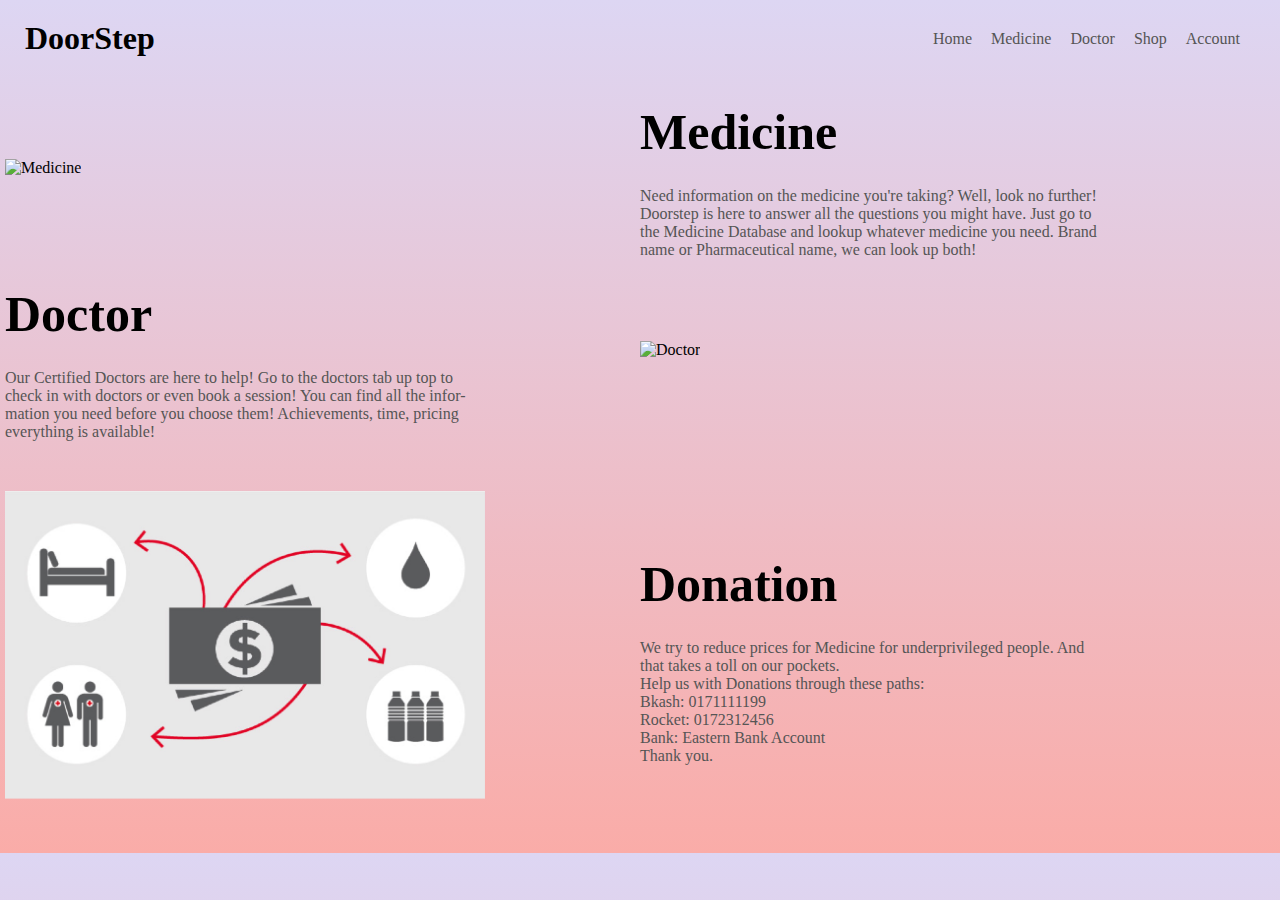
==== Front End/index.html @ 5a9cdc69 "Add files via upload" ====
<!DOCTYPE html>
<html lang="en">
<head>
    <meta charset="UTF-8">
    <meta http-equiv="X-UA-Compatible" content="IE=edge">
    <meta name="viewport" content="width=device-width, initial-scale=1.0">
    <link rel="stylesheet" href="assets/css/style.css">
    <title>DoorStep</title>
</head>
<body>
    <div class = "container">
        <div class = "navbar">
            <div>
                <h1>DoorStep</h1>
            </div>
    
            <nav>
                <ul>
                    <li><a href="#">Home</a></li>
                    <li><a href="">Medicine</a></li>
                    <li><a href="/pages/Doctors.html">Doctor</a></li>
                    <li><a href="./pages/shop.html">Shop</a></li>
                    <li><a href="">Account</a></li>
                </ul>
            </nav>
        </div>
        <div class = "row">
            <div class = "colomn">
                <img src="/assets/img/medicine01.png" width="500px" alt="Medicine">
            </div>
            <div class = "colomn">
                <h1>Medicine</h1>
                <p>Need information on the medicine you're taking? Well, look no further!<br>Doorstep is here to answer all the questions you might have. Just go to<br> the Medicine Database and lookup whatever medicine you need. Brand<br>name or Pharmaceutical name, we can look up both!</p>
            </div>
        </div>
        <div class = "row">
            <div class = "colomn">
                <h1>Doctor</h1>
                <p>Our Certified Doctors are here to help! Go to the doctors tab up top to<br>
                    check in with doctors or even book a session!  You can find  all the infor-<br>
                    mation you need before you choose them! Achievements, time, pricing<br>
                    everything is available!</p>
            </div>
            <div class = "colomn">
                <img src="/assets/img/Doctor01.png" width="420px" alt="Doctor">
            </div>
        </div>
        <div class = "row">
            <div class = "colomn">
                <img src="assets/img/Donation02.png" width = "480px" alt="Donation">
            </div>
            <div class = "colomn">
                <h1>Donation</h1>
                <p>We try to reduce prices for Medicine for underprivileged people. And<br>that takes a toll on our pockets.<br>
                    Help us with Donations through these paths:<br>
                    Bkash: 0171111199<br>
                    Rocket: 0172312456<br>
                    Bank: Eastern Bank Account<br>
                    
                    Thank you.</p>
            </div>

        </div>
    </div>
</body>
</html>
---- Front End/assets/css/style.css ----
*{
    margin: 0;
    padding-left: 0;
    box-sizing: border-box;
}

body{
    background-image: linear-gradient(#ddd6f3, #faaca8);
}
.navbar{
    display: flex;
    align-items: center;
    padding: 20px;
}

nav{
    flex: 1;
    text-align: right;
}

nav ul{
    display: inline-block;
    list-style-type: none;
}

nav ul li{
    display: inline-block;
    margin-right: 15px;
}
a{
    text-decoration: none;
    color: #555;
}
p{
    color: #555;
}
.container{
    max-width: 1300px;
    margin: auto;
    padding-left: 5px;
    padding-right: 5px;
}
.row{
    display: flex;
    align-items: center;
    flex-wrap: wrap;
    justify-content: space-around;
}
.colomn{
    flex-basis: 50%;
    min-width: 300px;
}
.colomn img{
    max-width: 100%;
    padding: 50px 0;
}
.colomn h1{
    font-size: 50px;
    line-height: 60px;
    margin: 25px 0;
}

.search{
    margin-top: 10px;
    background-color: rgba(171, 183, 183, 1);
    width: 30vh;
    height: 4.5vh;
    border-radius: 50px;
    margin-left: 1300px;
    list-style-type: none;
    text-align: center;
    padding-top: 0.5vh;
}
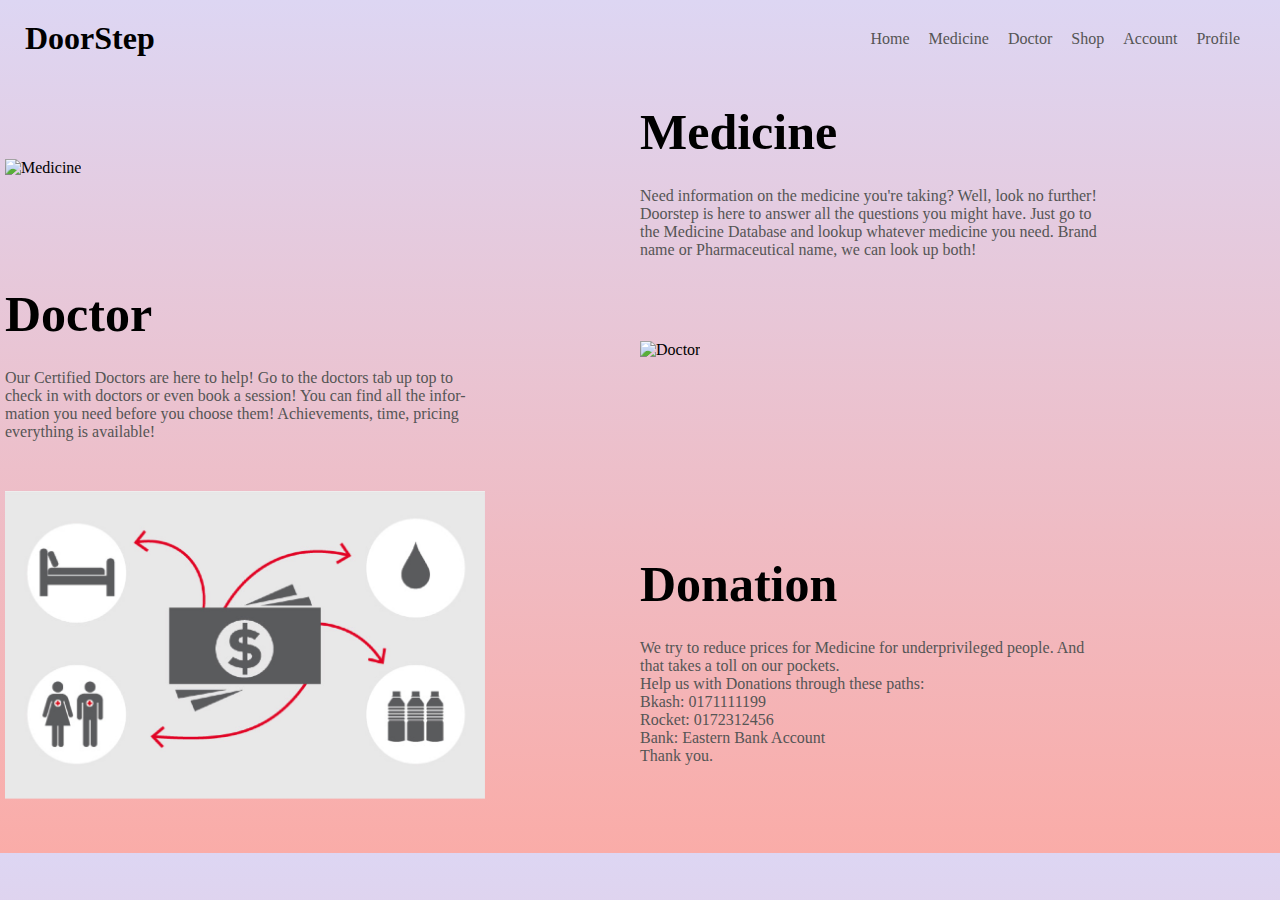
==== commit 5daef2a7: "Add files via upload" ====
--- a/Front End/index.html
+++ b/Front End/index.html
@@ -18,9 +18,10 @@
                 <ul>
                     <li><a href="#">Home</a></li>
                     <li><a href="">Medicine</a></li>
-                    <li><a href="/pages/Doctors.html">Doctor</a></li>
+                    <li><a href="/pages/doctors.html">Doctor</a></li>
                     <li><a href="./pages/shop.html">Shop</a></li>
-                    <li><a href="">Account</a></li>
+                    <li><a href="/pages/login.html">Account</a></li>
+                    <li><a href="/pages/consumer.html">Profile</a></li>
                 </ul>
             </nav>
         </div>
--- a/Front End/assets/css/style.css
+++ b/Front End/assets/css/style.css
@@ -59,15 +59,3 @@
     line-height: 60px;
     margin: 25px 0;
 }
-
-.search{
-    margin-top: 10px;
-    background-color: rgba(171, 183, 183, 1);
-    width: 30vh;
-    height: 4.5vh;
-    border-radius: 50px;
-    margin-left: 1300px;
-    list-style-type: none;
-    text-align: center;
-    padding-top: 0.5vh;
-}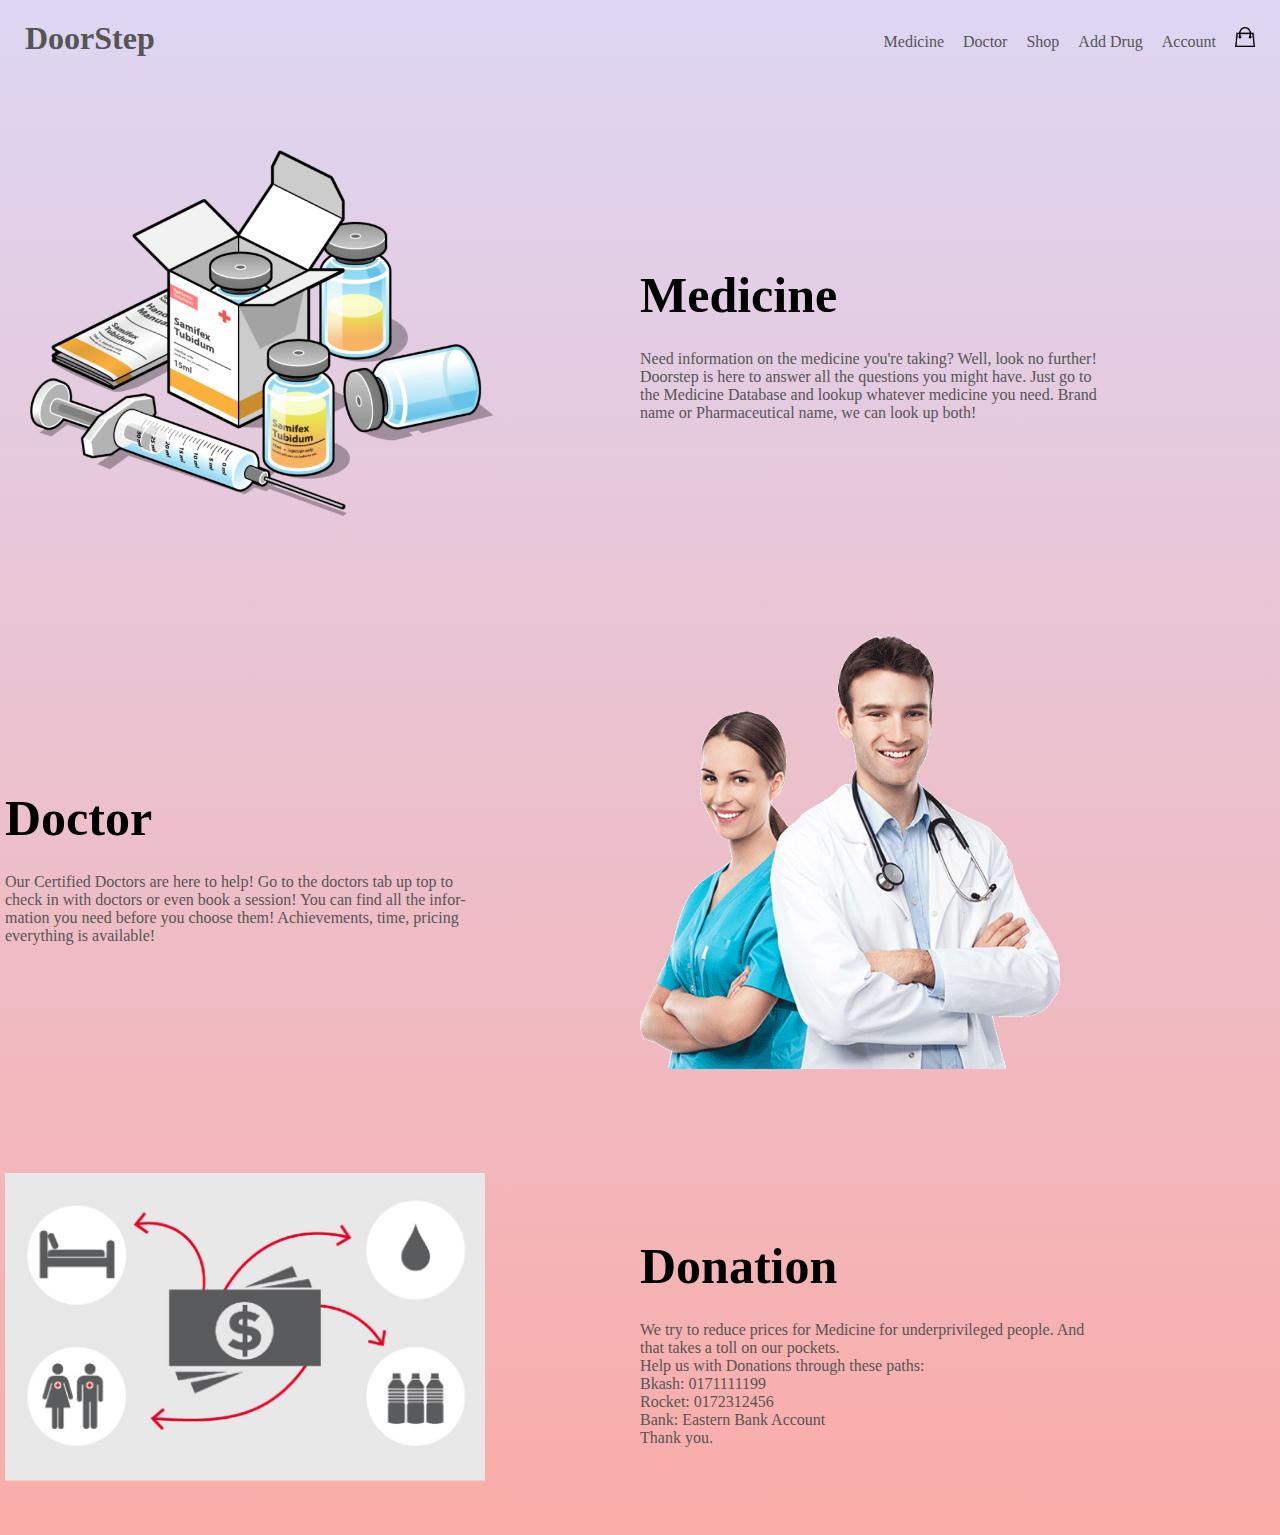
==== commit 1995fabc: "Add files via upload" ====
--- a/Front End/index.html
+++ b/Front End/index.html
@@ -4,30 +4,30 @@
     <meta charset="UTF-8">
     <meta http-equiv="X-UA-Compatible" content="IE=edge">
     <meta name="viewport" content="width=device-width, initial-scale=1.0">
-    <link rel="stylesheet" href="assets/css/style.css">
+    <link rel="stylesheet" href="./assets/css/style.css">
     <title>DoorStep</title>
 </head>
 <body>
     <div class = "container">
         <div class = "navbar">
             <div>
-                <h1>DoorStep</h1>
+                <h1><a href="index.html">DoorStep</a></h1>
             </div>
     
             <nav>
                 <ul>
-                    <li><a href="#">Home</a></li>
-                    <li><a href="">Medicine</a></li>
-                    <li><a href="/pages/doctors.html">Doctor</a></li>
+                    <li><a href="./pages/Medicine.html">Medicine</a></li>
+                    <li><a href="./pages/Doctors.html">Doctor</a></li>
                     <li><a href="./pages/shop.html">Shop</a></li>
-                    <li><a href="/pages/login.html">Account</a></li>
-                    <li><a href="/pages/consumer.html">Profile</a></li>
+                    <li><a href="./pages/regMED.html">Add Drug</a></li>
+                    <li><a href="./pages/login.html">Account</a></li>
                 </ul>
+                <a href="./pages/"><img src="./assets/img/addToCart.png" height="20px" width="20px" alt=""></a>
             </nav>
         </div>
         <div class = "row">
             <div class = "colomn">
-                <img src="/assets/img/medicine01.png" width="500px" alt="Medicine">
+                <img src="./assets/img/medicine01.png" width="500px" alt="Medicine">
             </div>
             <div class = "colomn">
                 <h1>Medicine</h1>
@@ -43,12 +43,12 @@
                     everything is available!</p>
             </div>
             <div class = "colomn">
-                <img src="/assets/img/Doctor01.png" width="420px" alt="Doctor">
+                <img src="./assets/img/Doctor01.png" width="420px" alt="Doctor">
             </div>
         </div>
         <div class = "row">
             <div class = "colomn">
-                <img src="assets/img/Donation02.png" width = "480px" alt="Donation">
+                <img src="./assets/img/Donation02.png" width = "480px" alt="Donation">
             </div>
             <div class = "colomn">
                 <h1>Donation</h1>
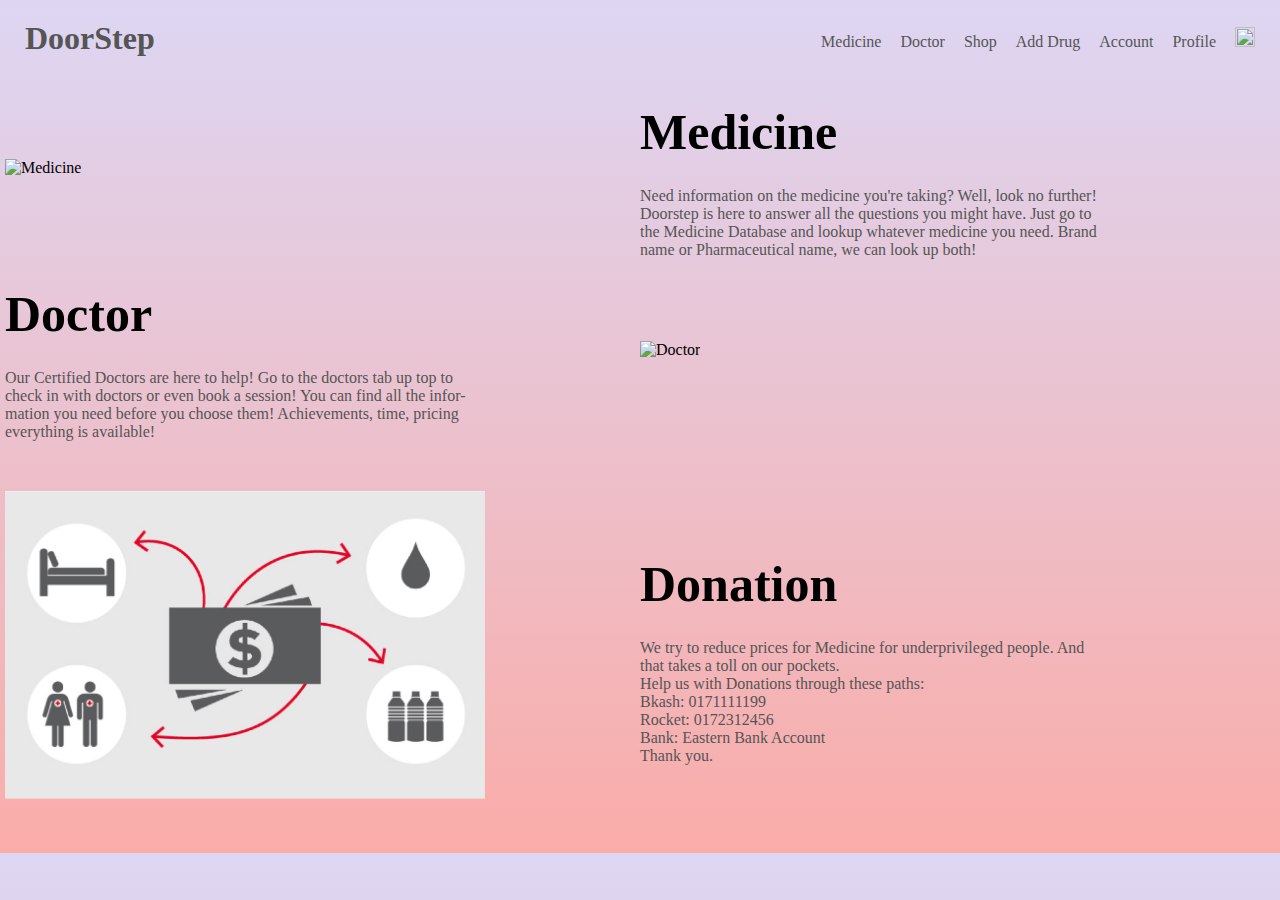
==== commit f7234424: "Add files via upload" ====
--- a/Front End/index.html
+++ b/Front End/index.html
@@ -4,7 +4,7 @@
     <meta charset="UTF-8">
     <meta http-equiv="X-UA-Compatible" content="IE=edge">
     <meta name="viewport" content="width=device-width, initial-scale=1.0">
-    <link rel="stylesheet" href="./assets/css/style.css">
+    <link rel="stylesheet" href="assets/css/style.css">
     <title>DoorStep</title>
 </head>
 <body>
@@ -17,17 +17,18 @@
             <nav>
                 <ul>
                     <li><a href="./pages/Medicine.html">Medicine</a></li>
-                    <li><a href="./pages/Doctors.html">Doctor</a></li>
+                    <li><a href="./pages/doctors.html">Doctor</a></li>
                     <li><a href="./pages/shop.html">Shop</a></li>
                     <li><a href="./pages/regMED.html">Add Drug</a></li>
                     <li><a href="./pages/login.html">Account</a></li>
+                    <li><a href="./pages/consumer.html">Profile</a></li>
                 </ul>
-                <a href="./pages/"><img src="./assets/img/addToCart.png" height="20px" width="20px" alt=""></a>
+                <a href="./pages/cart.html"><img src="/assets/img/addToCart.png" height="20px" width="20px" alt=""></a>
             </nav>
         </div>
         <div class = "row">
             <div class = "colomn">
-                <img src="./assets/img/medicine01.png" width="500px" alt="Medicine">
+                <img src="/assets/img/medicine01.png" width="500px" alt="Medicine">
             </div>
             <div class = "colomn">
                 <h1>Medicine</h1>
@@ -43,12 +44,12 @@
                     everything is available!</p>
             </div>
             <div class = "colomn">
-                <img src="./assets/img/Doctor01.png" width="420px" alt="Doctor">
+                <img src="/assets/img/Doctor01.png" width="420px" alt="Doctor">
             </div>
         </div>
         <div class = "row">
             <div class = "colomn">
-                <img src="./assets/img/Donation02.png" width = "480px" alt="Donation">
+                <img src="assets/img/Donation02.png" width = "480px" alt="Donation">
             </div>
             <div class = "colomn">
                 <h1>Donation</h1>
--- a/Front End/assets/css/style.css
+++ b/Front End/assets/css/style.css
@@ -59,3 +59,15 @@
     line-height: 60px;
     margin: 25px 0;
 }
+
+.search{
+    margin-top: 10px;
+    background-color: rgba(171, 183, 183, 1);
+    width: 30vh;
+    height: 4.5vh;
+    border-radius: 50px;
+    margin-left: 1300px;
+    list-style-type: none;
+    text-align: center;
+    padding-top: 0.5vh;
+}